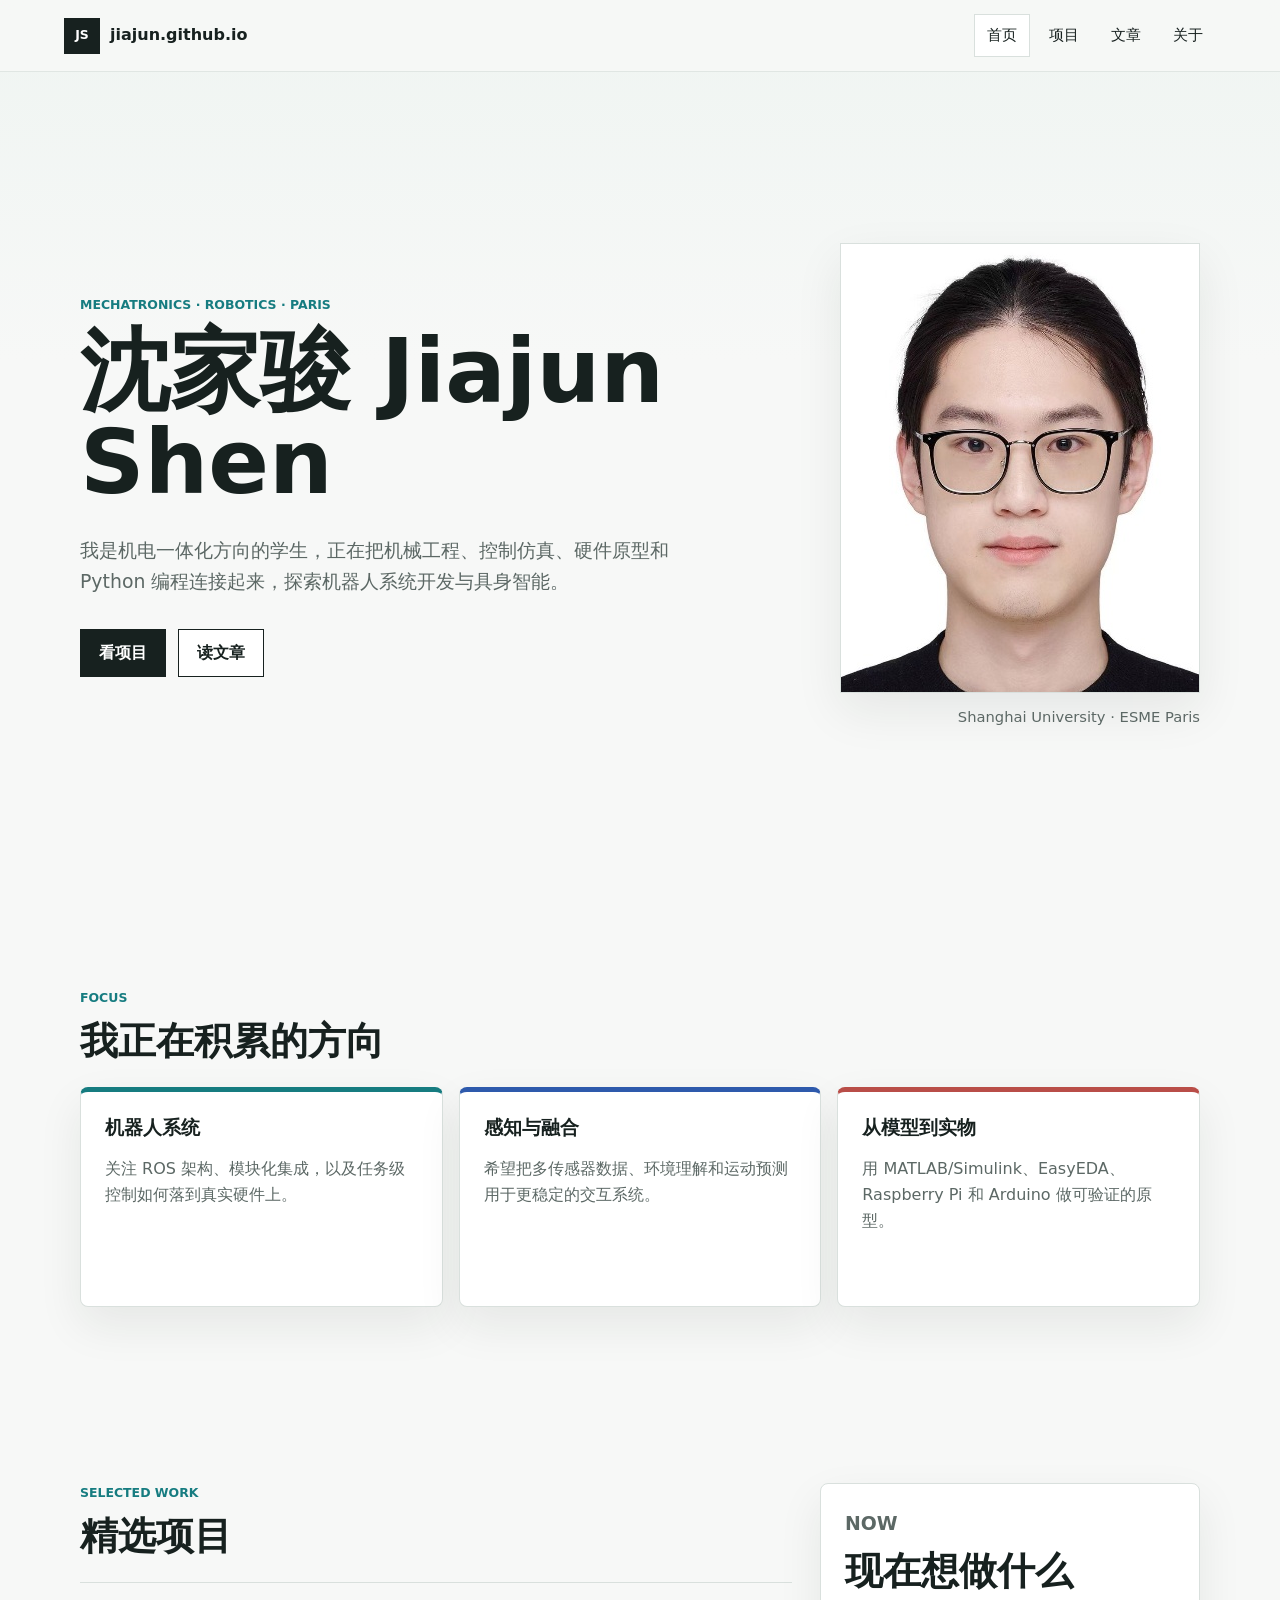
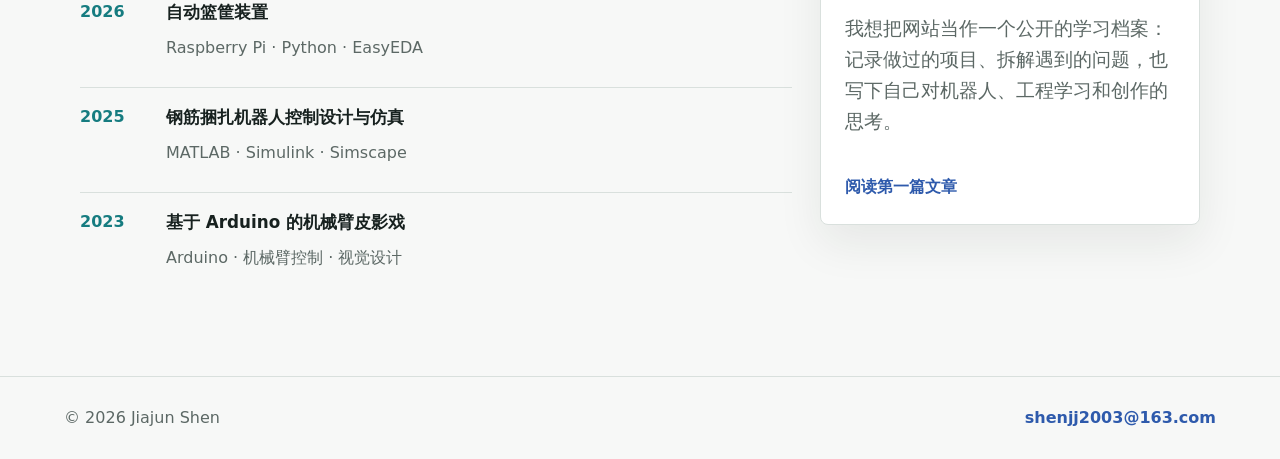
==== index.html @ 8b1ab728 "Initial commit" ====
<!doctype html>
<html lang="zh-CN">
  <head>
    <meta charset="utf-8">
    <meta name="viewport" content="width=device-width, initial-scale=1">
    <title>沈家骏 Jiajun Shen</title>
    <meta name="description" content="沈家骏的个人网站，记录机器人、机电一体化、项目作品与学习思考。">
    <link rel="stylesheet" href="assets/styles.css">
    <script src="assets/main.js" defer></script>
  </head>
  <body data-page="home">
    <header class="site-header">
      <a class="brand" href="index.html" aria-label="回到首页">
        <span class="brand-mark">JS</span>
        <span>jiajun.github.io</span>
      </a>
      <nav class="site-nav" aria-label="主导航">
        <a href="index.html">首页</a>
        <a href="projects.html">项目</a>
        <a href="writing.html">文章</a>
        <a href="about.html">关于</a>
      </nav>
    </header>

    <main>
      <section class="hero section">
        <div class="hero-copy">
          <!-- 修改这里：首页主标题和个人定位 -->
          <p class="eyebrow">Mechatronics · Robotics · Paris</p>
          <h1>沈家骏 Jiajun Shen</h1>
          <p class="lead">
            我是机电一体化方向的学生，正在把机械工程、控制仿真、硬件原型和 Python 编程连接起来，探索机器人系统开发与具身智能。
          </p>
          <div class="hero-actions">
            <a class="button primary" href="projects.html">看项目</a>
            <a class="button secondary" href="writing.html">读文章</a>
          </div>
        </div>
        <figure class="portrait">
          <img src="assets/profile.jpeg" alt="沈家骏头像">
          <figcaption>Shanghai University · ESME Paris</figcaption>
        </figure>
      </section>

      <section class="section">
        <div class="section-heading">
          <p class="eyebrow">Focus</p>
          <h2>我正在积累的方向</h2>
        </div>
        <div class="focus-grid">
          <article class="focus-card accent-teal">
            <h3>机器人系统</h3>
            <p>关注 ROS 架构、模块化集成，以及任务级控制如何落到真实硬件上。</p>
          </article>
          <article class="focus-card accent-cobalt">
            <h3>感知与融合</h3>
            <p>希望把多传感器数据、环境理解和运动预测用于更稳定的交互系统。</p>
          </article>
          <article class="focus-card accent-coral">
            <h3>从模型到实物</h3>
            <p>用 MATLAB/Simulink、EasyEDA、Raspberry Pi 和 Arduino 做可验证的原型。</p>
          </article>
        </div>
      </section>

      <section class="section split-section">
        <div>
          <div class="section-heading">
            <p class="eyebrow">Selected Work</p>
            <h2>精选项目</h2>
          </div>
          <div class="mini-list">
            <a href="projects.html#basketball-device">
              <span>2026</span>
              <strong>自动篮筐装置</strong>
              <em>Raspberry Pi · Python · EasyEDA</em>
            </a>
            <a href="projects.html#rebar-robot">
              <span>2025</span>
              <strong>钢筋捆扎机器人控制设计与仿真</strong>
              <em>MATLAB · Simulink · Simscape</em>
            </a>
            <a href="projects.html#shadow-puppet-arm">
              <span>2023</span>
              <strong>基于 Arduino 的机械臂皮影戏</strong>
              <em>Arduino · 机械臂控制 · 视觉设计</em>
            </a>
          </div>
        </div>
        <aside class="current-panel">
          <p class="eyebrow">Now</p>
          <h2>现在想做什么</h2>
          <p>
            我想把网站当作一个公开的学习档案：记录做过的项目、拆解遇到的问题，也写下自己对机器人、工程学习和创作的思考。
          </p>
          <a class="text-link" href="posts/robotics-systems.html">阅读第一篇文章</a>
        </aside>
      </section>
    </main>

    <footer class="site-footer">
      <span>© <span data-year></span> Jiajun Shen</span>
      <a href="mailto:shenjj2003@163.com">shenjj2003@163.com</a>
    </footer>
  </body>
</html>
---- assets/styles.css ----
:root {
  color-scheme: light;
  --bg: #f7f8f7;
  --surface: #ffffff;
  --surface-soft: #eef4f1;
  --ink: #17211f;
  --muted: #5c6865;
  --line: #d9e0dd;
  --teal: #167c80;
  --cobalt: #2e5aac;
  --coral: #b94e48;
  --amber: #be861b;
  --green: #4b7d55;
  --shadow: 0 18px 45px rgba(23, 33, 31, 0.08);
}

* {
  box-sizing: border-box;
}

html {
  scroll-behavior: smooth;
}

body {
  margin: 0;
  background:
    linear-gradient(180deg, rgba(238, 244, 241, 0.9), rgba(247, 248, 247, 0) 360px),
    var(--bg);
  color: var(--ink);
  font-family: Inter, ui-sans-serif, system-ui, -apple-system, BlinkMacSystemFont, "Segoe UI", "Microsoft YaHei", sans-serif;
  line-height: 1.65;
}

img {
  display: block;
  max-width: 100%;
}

a {
  color: inherit;
  text-decoration: none;
}

a:focus-visible,
button:focus-visible {
  outline: 3px solid rgba(22, 124, 128, 0.35);
  outline-offset: 3px;
}

.site-header {
  position: sticky;
  top: 0;
  z-index: 10;
  display: flex;
  align-items: center;
  justify-content: space-between;
  gap: 24px;
  min-height: 72px;
  padding: 14px clamp(18px, 5vw, 72px);
  border-bottom: 1px solid rgba(217, 224, 221, 0.78);
  background: rgba(247, 248, 247, 0.92);
  backdrop-filter: blur(18px);
}

.brand {
  display: inline-flex;
  align-items: center;
  gap: 10px;
  font-weight: 800;
  white-space: nowrap;
}

.brand-mark {
  display: inline-grid;
  place-items: center;
  width: 36px;
  height: 36px;
  border: 1px solid var(--ink);
  background: var(--ink);
  color: #fff;
  font-size: 0.78rem;
}

.site-nav {
  display: flex;
  align-items: center;
  gap: 6px;
  font-size: 0.96rem;
}

.site-nav a {
  padding: 8px 12px;
  border: 1px solid transparent;
}

.site-nav a:hover,
.site-nav a[aria-current="page"] {
  border-color: var(--line);
  background: var(--surface);
}

.section {
  width: min(1120px, calc(100% - 36px));
  margin-inline: auto;
  padding-block: clamp(42px, 7vw, 88px);
}

.hero {
  display: grid;
  grid-template-columns: minmax(0, 1.18fr) minmax(260px, 0.82fr);
  align-items: center;
  gap: clamp(36px, 7vw, 92px);
  min-height: calc(100vh - 72px);
}

.hero-copy h1,
.page-intro h1,
.prose h1 {
  margin: 0;
  max-width: 820px;
  font-size: clamp(2.4rem, 7vw, 5.8rem);
  line-height: 1.02;
  letter-spacing: 0;
}

.lead,
.page-intro p,
.current-panel p,
.wide-text {
  color: var(--muted);
  font-size: clamp(1rem, 1.8vw, 1.18rem);
}

.hero-copy .lead {
  max-width: 720px;
  margin: 26px 0 0;
}

.eyebrow {
  margin: 0 0 10px;
  color: var(--teal);
  font-size: 0.78rem;
  font-weight: 800;
  letter-spacing: 0;
  text-transform: uppercase;
}

.hero-actions {
  display: flex;
  flex-wrap: wrap;
  gap: 12px;
  margin-top: 32px;
}

.button {
  display: inline-flex;
  align-items: center;
  justify-content: center;
  min-height: 44px;
  padding: 10px 18px;
  border: 1px solid var(--ink);
  font-weight: 800;
}

.button.primary {
  background: var(--ink);
  color: #fff;
}

.button.secondary {
  background: var(--surface);
}

.button.full-width {
  width: 100%;
}

.portrait {
  margin: 0;
  justify-self: end;
  width: min(100%, 360px);
}

.portrait img,
.about-card img {
  width: 100%;
  aspect-ratio: 4 / 5;
  object-fit: cover;
  border: 1px solid var(--line);
  box-shadow: var(--shadow);
}

.portrait figcaption {
  margin-top: 12px;
  color: var(--muted);
  font-size: 0.92rem;
  text-align: right;
}

.section-heading {
  margin-bottom: 24px;
}

.section-heading h2,
.current-panel h2,
.content-block h2 {
  margin: 0;
  font-size: clamp(1.55rem, 3vw, 2.35rem);
  line-height: 1.18;
  letter-spacing: 0;
}

.focus-grid,
.article-grid {
  display: grid;
  grid-template-columns: repeat(3, minmax(0, 1fr));
  gap: 16px;
}

.focus-card,
.article-card,
.project-card,
.current-panel,
.about-card {
  border: 1px solid var(--line);
  border-radius: 8px;
  background: var(--surface);
  box-shadow: var(--shadow);
}

.focus-card {
  min-height: 220px;
  padding: 24px;
  border-top: 5px solid var(--teal);
}

.focus-card h3,
.article-card h2,
.project-body h2,
.timeline h3 {
  margin: 0;
  line-height: 1.25;
  letter-spacing: 0;
}

.focus-card p,
.article-card p,
.project-body p,
.timeline p {
  margin-bottom: 0;
  color: var(--muted);
}

.accent-cobalt {
  border-top-color: var(--cobalt);
}

.accent-coral {
  border-top-color: var(--coral);
}

.split-section {
  display: grid;
  grid-template-columns: minmax(0, 1fr) minmax(280px, 380px);
  gap: 28px;
  align-items: start;
}

.mini-list {
  display: grid;
  gap: 10px;
}

.mini-list a {
  display: grid;
  grid-template-columns: 68px minmax(0, 1fr);
  gap: 8px 18px;
  padding: 16px 0;
  border-top: 1px solid var(--line);
}

.mini-list span {
  color: var(--teal);
  font-weight: 800;
}

.mini-list strong {
  min-width: 0;
  font-size: 1.05rem;
}

.mini-list em {
  grid-column: 2;
  color: var(--muted);
  font-style: normal;
}

.current-panel {
  padding: 24px;
}

.text-link {
  display: inline-flex;
  align-items: center;
  margin-top: 18px;
  color: var(--cobalt);
  font-weight: 800;
}

.text-link:hover {
  text-decoration: underline;
}

.page-layout {
  display: grid;
  gap: 34px;
}

.page-intro {
  max-width: 860px;
}

.page-intro p {
  max-width: 760px;
}

.project-list {
  display: grid;
  gap: 18px;
}

.project-card {
  display: grid;
  grid-template-columns: 220px minmax(0, 1fr);
  overflow: hidden;
}

.project-visual {
  display: grid;
  place-items: center;
  min-height: 230px;
  color: #fff;
  font-size: 2.2rem;
  font-weight: 900;
}

.project-visual span {
  display: grid;
  place-items: center;
  width: 74px;
  height: 74px;
  border: 1px solid rgba(255, 255, 255, 0.52);
}

.visual-teal {
  background: linear-gradient(135deg, #167c80, #4b7d55);
}

.visual-cobalt {
  background: linear-gradient(135deg, #2e5aac, #167c80);
}

.visual-amber {
  background: linear-gradient(135deg, #be861b, #b94e48);
}

.visual-coral {
  background: linear-gradient(135deg, #b94e48, #6f536d);
}

.project-body {
  padding: 28px;
}

.project-meta {
  display: flex;
  flex-wrap: wrap;
  gap: 8px;
  margin-bottom: 12px;
  color: var(--muted);
  font-size: 0.9rem;
}

.project-meta span + span::before {
  content: "/";
  margin-right: 8px;
  color: var(--line);
}

.tag-list,
.skill-cloud {
  display: flex;
  flex-wrap: wrap;
  gap: 8px;
  padding: 0;
  margin: 20px 0 0;
  list-style: none;
}

.tag-list li,
.skill-cloud span {
  border: 1px solid var(--line);
  background: var(--surface-soft);
  padding: 5px 10px;
  color: #30403c;
  font-size: 0.88rem;
}

.article-card {
  display: block;
  min-height: 240px;
  padding: 24px;
}

.article-card.featured {
  grid-column: span 2;
  background: var(--ink);
  color: #fff;
}

.article-card.featured p,
.article-card.featured .article-date {
  color: rgba(255, 255, 255, 0.78);
}

.article-card.featured .text-link {
  color: #fff;
}

.article-date {
  display: block;
  margin-bottom: 18px;
  color: var(--teal);
  font-size: 0.82rem;
  font-weight: 800;
}

.about-layout {
  display: grid;
  grid-template-columns: minmax(250px, 320px) minmax(0, 1fr);
  gap: 34px;
  align-items: start;
}

.about-card {
  position: sticky;
  top: 96px;
  padding: 18px;
}

.about-card h1 {
  margin: 18px 0 6px;
  font-size: 2rem;
  line-height: 1.12;
}

.about-card p {
  color: var(--muted);
}

.about-main {
  display: grid;
  gap: 18px;
}

.content-block {
  padding: 0 0 32px;
  border-bottom: 1px solid var(--line);
}

.timeline {
  display: grid;
  gap: 18px;
  margin-top: 20px;
}

.timeline article {
  display: grid;
  grid-template-columns: 112px minmax(0, 1fr);
  gap: 6px 20px;
}

.timeline span {
  color: var(--teal);
  font-weight: 800;
}

.timeline h3,
.timeline p {
  grid-column: 2;
}

.timeline p {
  margin-top: 6px;
}

.article-layout {
  max-width: 860px;
}

.prose {
  margin-top: 22px;
}

.prose h1 {
  font-size: clamp(2.1rem, 5vw, 4rem);
}

.prose p {
  color: #2f3a37;
  font-size: 1.08rem;
}

.prose .lead {
  color: var(--ink);
  font-size: clamp(1.1rem, 2vw, 1.35rem);
}

.site-footer {
  display: flex;
  align-items: center;
  justify-content: space-between;
  gap: 18px;
  padding: 28px clamp(18px, 5vw, 72px);
  border-top: 1px solid var(--line);
  color: var(--muted);
}

.site-footer a {
  color: var(--cobalt);
  font-weight: 700;
}

@media (max-width: 860px) {
  .site-header {
    align-items: flex-start;
    flex-direction: column;
    gap: 12px;
  }

  .site-nav {
    width: 100%;
    overflow-x: auto;
    padding-bottom: 4px;
  }

  .hero,
  .split-section,
  .about-layout,
  .project-card {
    grid-template-columns: 1fr;
  }

  .hero {
    min-height: auto;
  }

  .portrait {
    justify-self: start;
  }

  .focus-grid,
  .article-grid {
    grid-template-columns: 1fr;
  }

  .article-card.featured {
    grid-column: auto;
  }

  .about-card {
    position: static;
  }

  .timeline article {
    grid-template-columns: 1fr;
  }

  .timeline h3,
  .timeline p {
    grid-column: auto;
  }
}

@media (max-width: 560px) {
  .section {
    width: min(100% - 28px, 1120px);
    padding-block: 38px;
  }

  .brand {
    white-space: normal;
  }

  .mini-list a {
    grid-template-columns: 1fr;
  }

  .mini-list em {
    grid-column: auto;
  }

  .project-body,
  .current-panel,
  .article-card,
  .focus-card {
    padding: 20px;
  }

  .project-visual {
    min-height: 150px;
  }

  .site-footer {
    align-items: flex-start;
    flex-direction: column;
  }
}
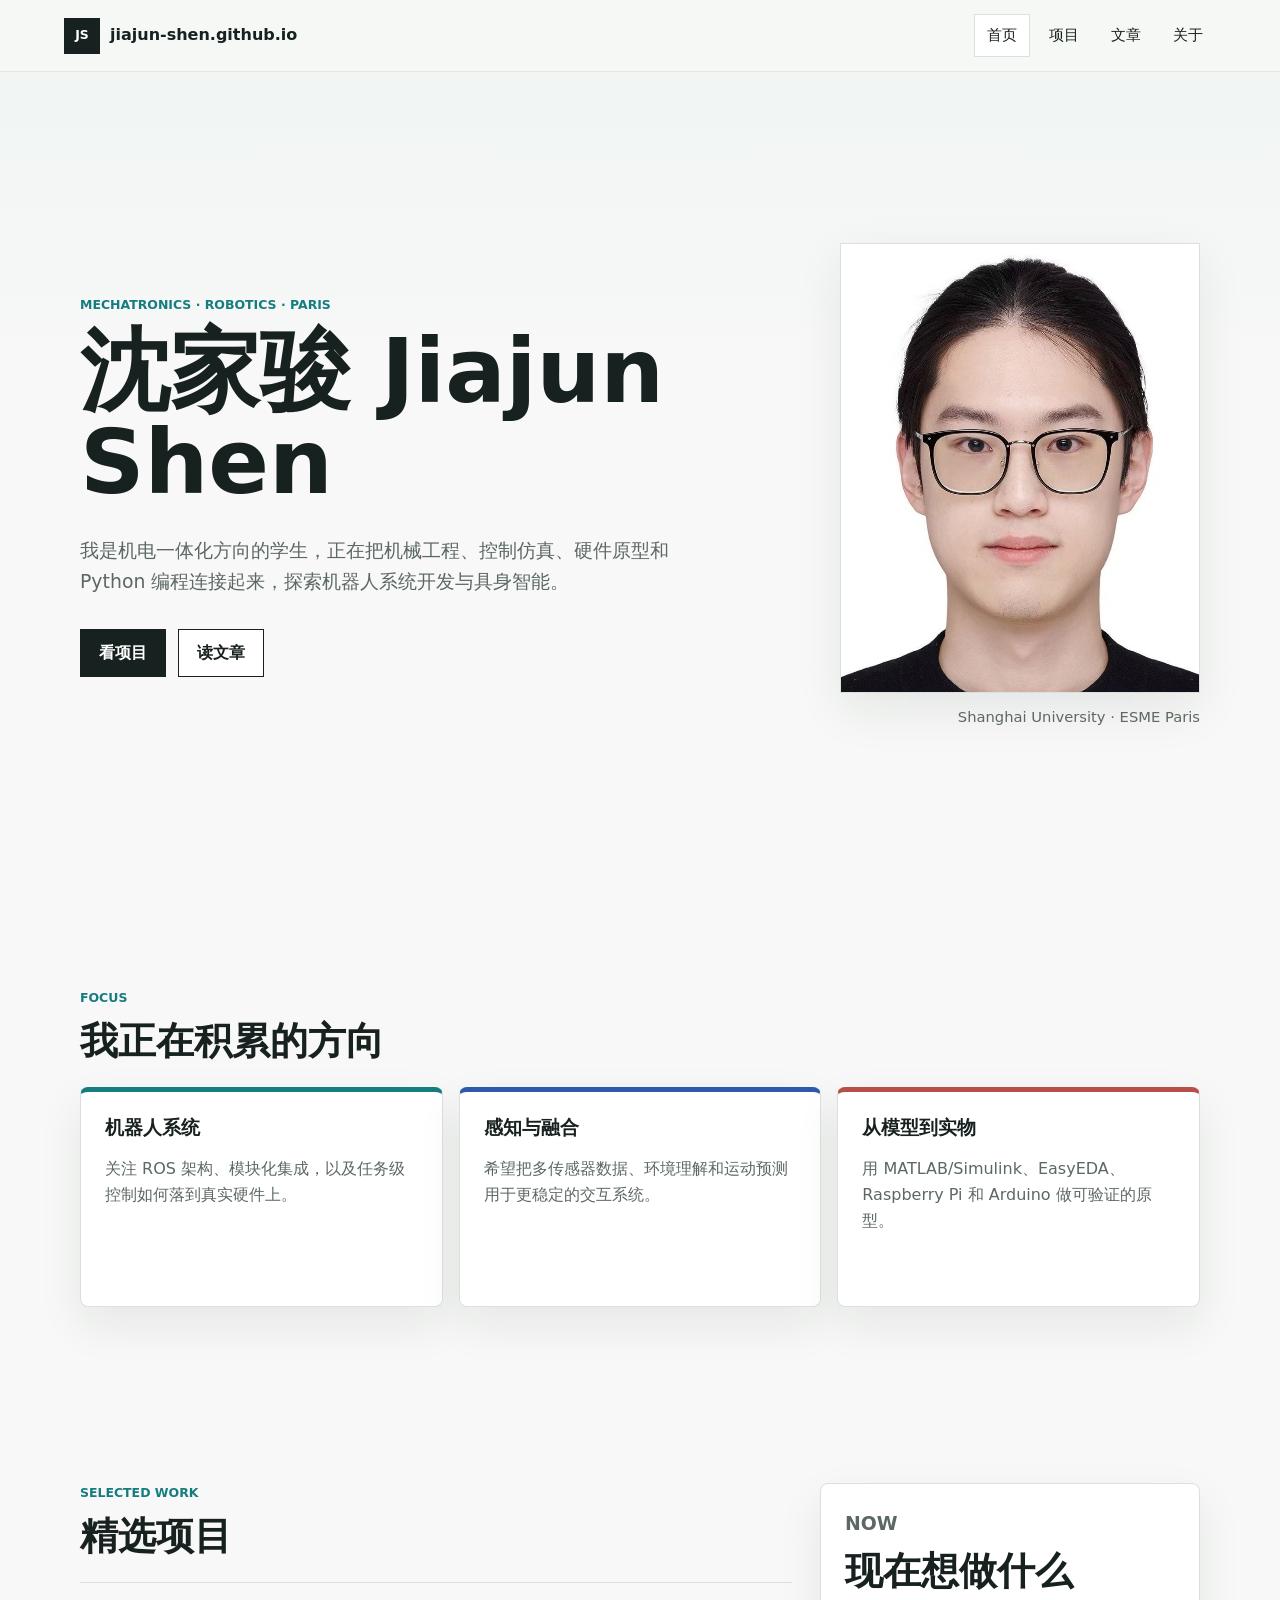
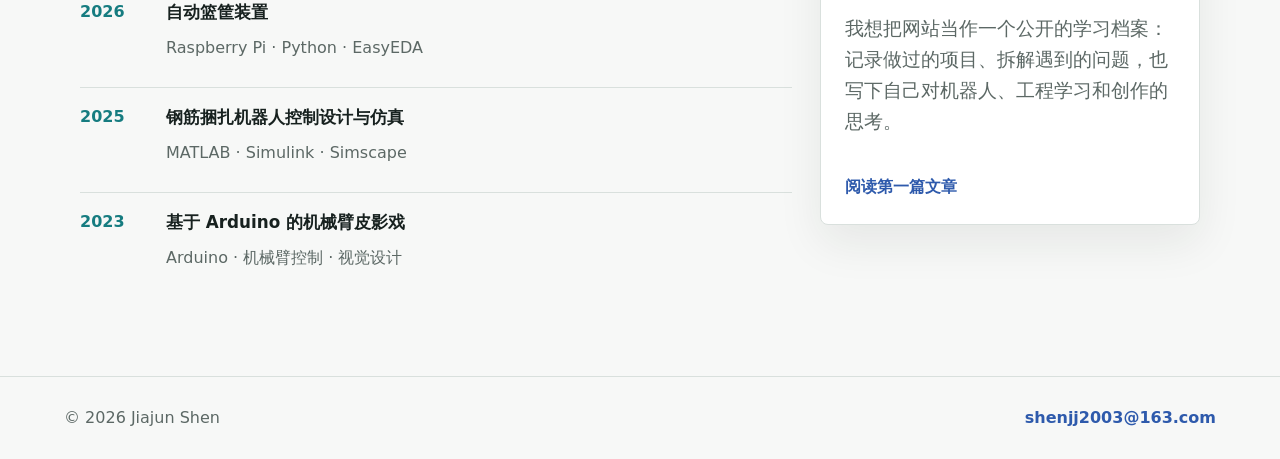
==== commit 532e27a5: "Update GitHub Pages site name" ====
--- a/index.html
+++ b/index.html
@@ -12,7 +12,7 @@
     <header class="site-header">
       <a class="brand" href="index.html" aria-label="回到首页">
         <span class="brand-mark">JS</span>
-        <span>jiajun.github.io</span>
+        <span>jiajun-shen.github.io</span>
       </a>
       <nav class="site-nav" aria-label="主导航">
         <a href="index.html">首页</a>
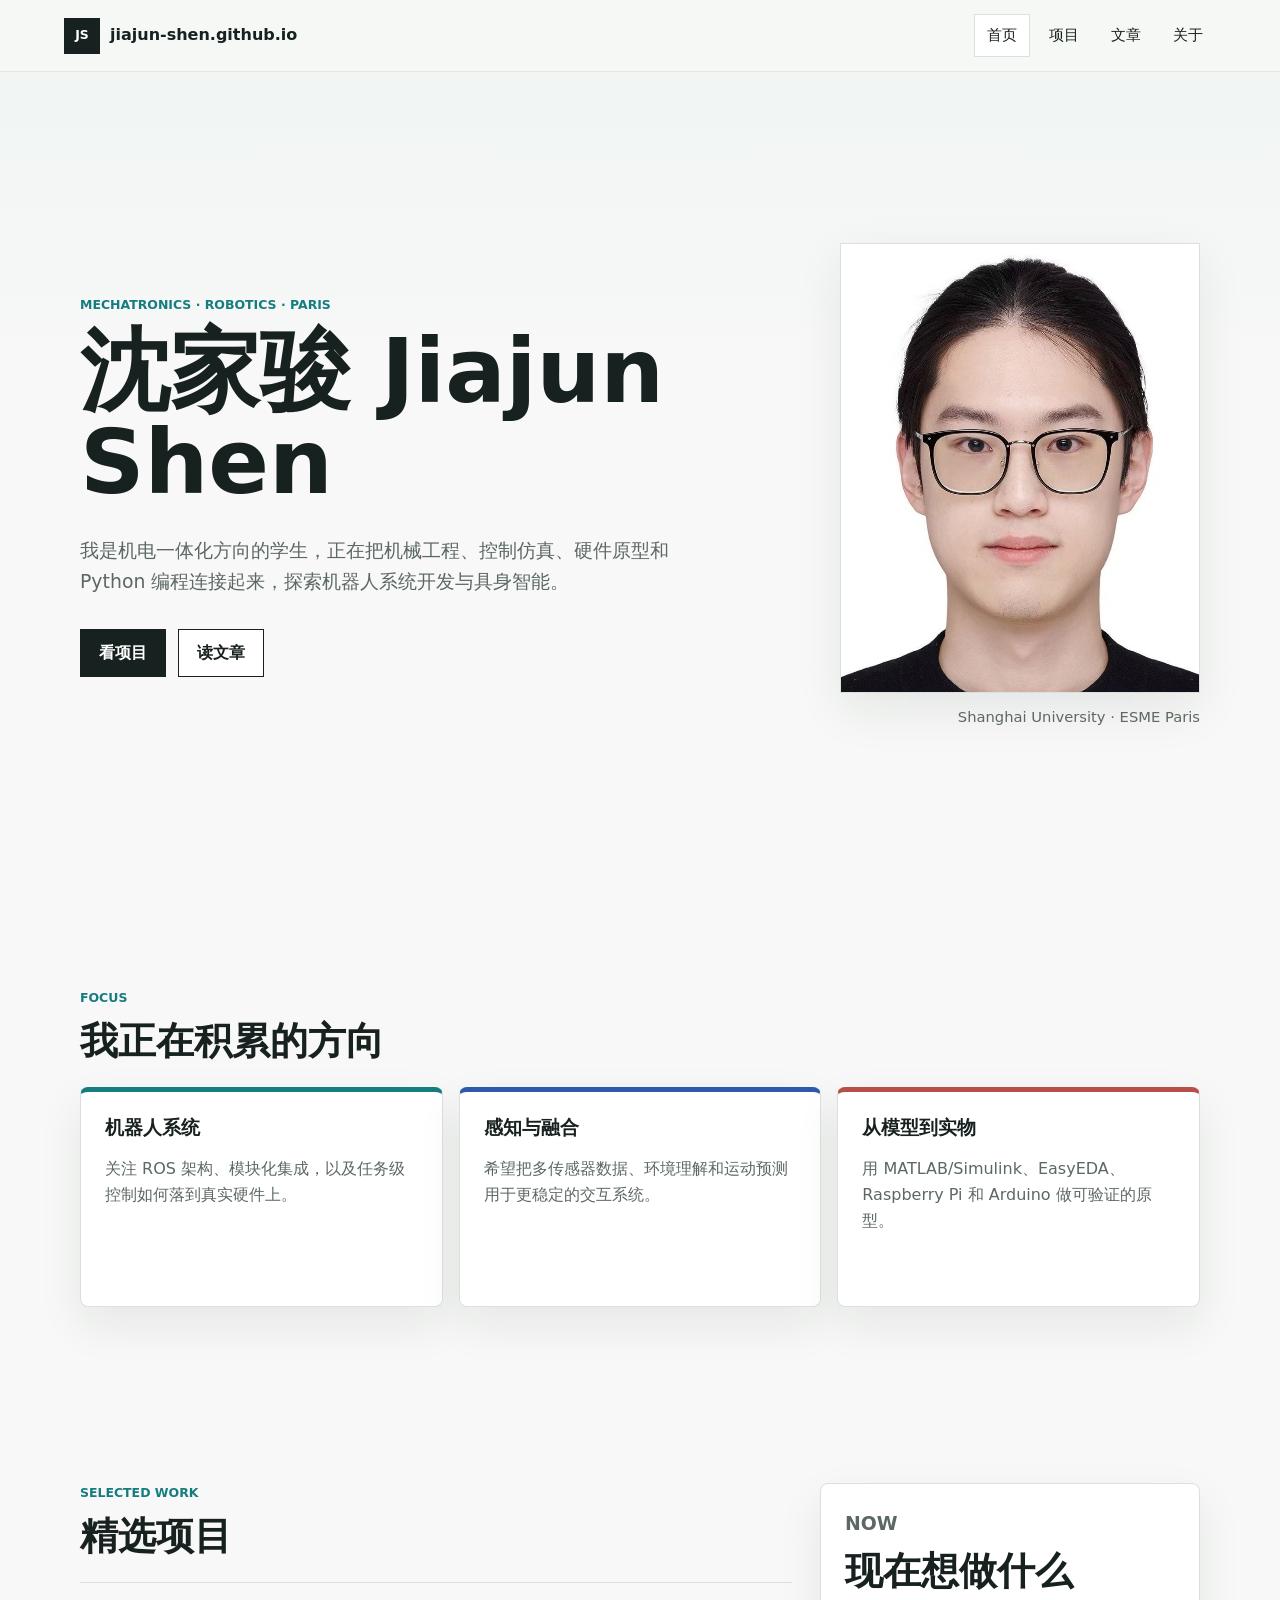
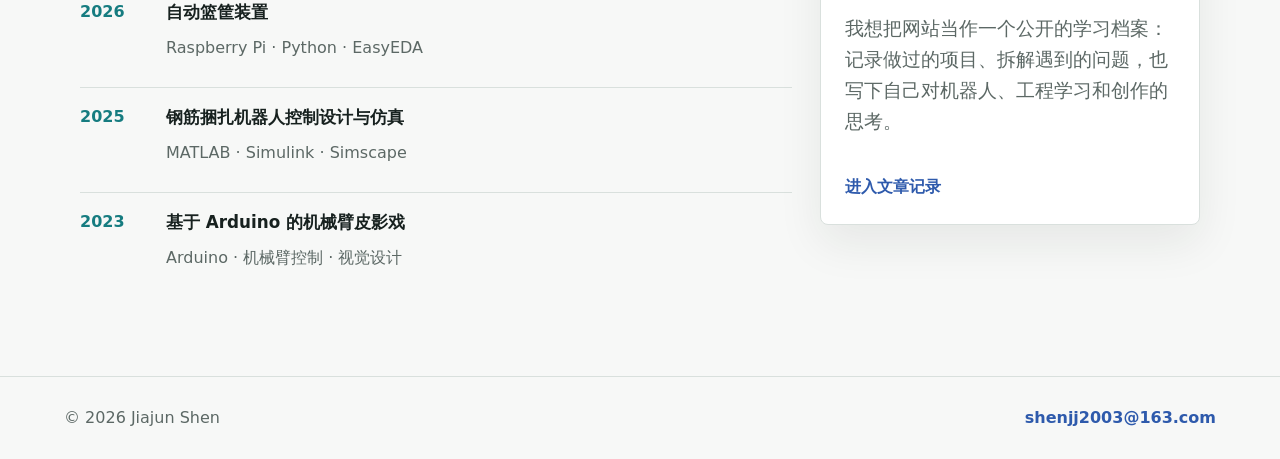
==== commit df21461e: "Use GitHub issues for writing" ====
--- a/index.html
+++ b/index.html
@@ -93,7 +93,7 @@
           <p>
             我想把网站当作一个公开的学习档案：记录做过的项目、拆解遇到的问题，也写下自己对机器人、工程学习和创作的思考。
           </p>
-          <a class="text-link" href="posts/robotics-systems.html">阅读第一篇文章</a>
+          <a class="text-link" href="writing.html">进入文章记录</a>
         </aside>
       </section>
     </main>
--- a/assets/styles.css
+++ b/assets/styles.css
@@ -413,6 +413,11 @@
   padding: 24px;
 }
 
+.article-card:hover {
+  transform: translateY(-2px);
+  transition: transform 160ms ease;
+}
+
 .article-card.featured {
   grid-column: span 2;
   background: var(--ink);
@@ -436,6 +441,39 @@
   font-weight: 800;
 }
 
+.article-toolbar {
+  display: flex;
+  align-items: center;
+  justify-content: space-between;
+  gap: 24px;
+  padding: 22px 24px;
+  border: 1px solid var(--line);
+  border-radius: 8px;
+  background: var(--surface);
+  box-shadow: var(--shadow);
+}
+
+.article-toolbar h2 {
+  margin: 0;
+  font-size: clamp(1.25rem, 2vw, 1.6rem);
+  line-height: 1.2;
+}
+
+.article-toolbar p:last-child {
+  margin-bottom: 0;
+  color: var(--muted);
+}
+
+.loading-card,
+.empty-card {
+  border-style: dashed;
+  box-shadow: none;
+}
+
+.issue-labels {
+  margin-top: 18px;
+}
+
 .about-layout {
   display: grid;
   grid-template-columns: minmax(250px, 320px) minmax(0, 1fr);
@@ -515,6 +553,72 @@
 .prose .lead {
   color: var(--ink);
   font-size: clamp(1.1rem, 2vw, 1.35rem);
+}
+
+.prose h2,
+.issue-body h2 {
+  margin-top: 34px;
+  margin-bottom: 8px;
+  font-size: clamp(1.35rem, 2.3vw, 1.85rem);
+  line-height: 1.24;
+  letter-spacing: 0;
+}
+
+.issue-body h3 {
+  margin-top: 26px;
+  margin-bottom: 6px;
+  font-size: 1.2rem;
+}
+
+.issue-body ul,
+.issue-body ol {
+  padding-left: 1.3rem;
+}
+
+.issue-body li + li {
+  margin-top: 6px;
+}
+
+.issue-body blockquote {
+  margin: 24px 0;
+  padding: 4px 0 4px 18px;
+  border-left: 4px solid var(--teal);
+  color: var(--muted);
+}
+
+.issue-body pre {
+  overflow-x: auto;
+  padding: 16px;
+  border: 1px solid var(--line);
+  border-radius: 8px;
+  background: #111a18;
+  color: #edf6f2;
+}
+
+.issue-body code {
+  padding: 2px 5px;
+  border-radius: 4px;
+  background: var(--surface-soft);
+  font-size: 0.95em;
+}
+
+.issue-body pre code {
+  padding: 0;
+  background: transparent;
+}
+
+.issue-body img {
+  margin: 24px 0;
+  border: 1px solid var(--line);
+  border-radius: 8px;
+}
+
+.issue-body a {
+  color: var(--cobalt);
+  font-weight: 700;
+  text-decoration: underline;
+  text-decoration-thickness: 1px;
+  text-underline-offset: 3px;
 }
 
 .site-footer {
@@ -569,6 +673,11 @@
     grid-column: auto;
   }
 
+  .article-toolbar {
+    align-items: flex-start;
+    flex-direction: column;
+  }
+
   .about-card {
     position: static;
   }
